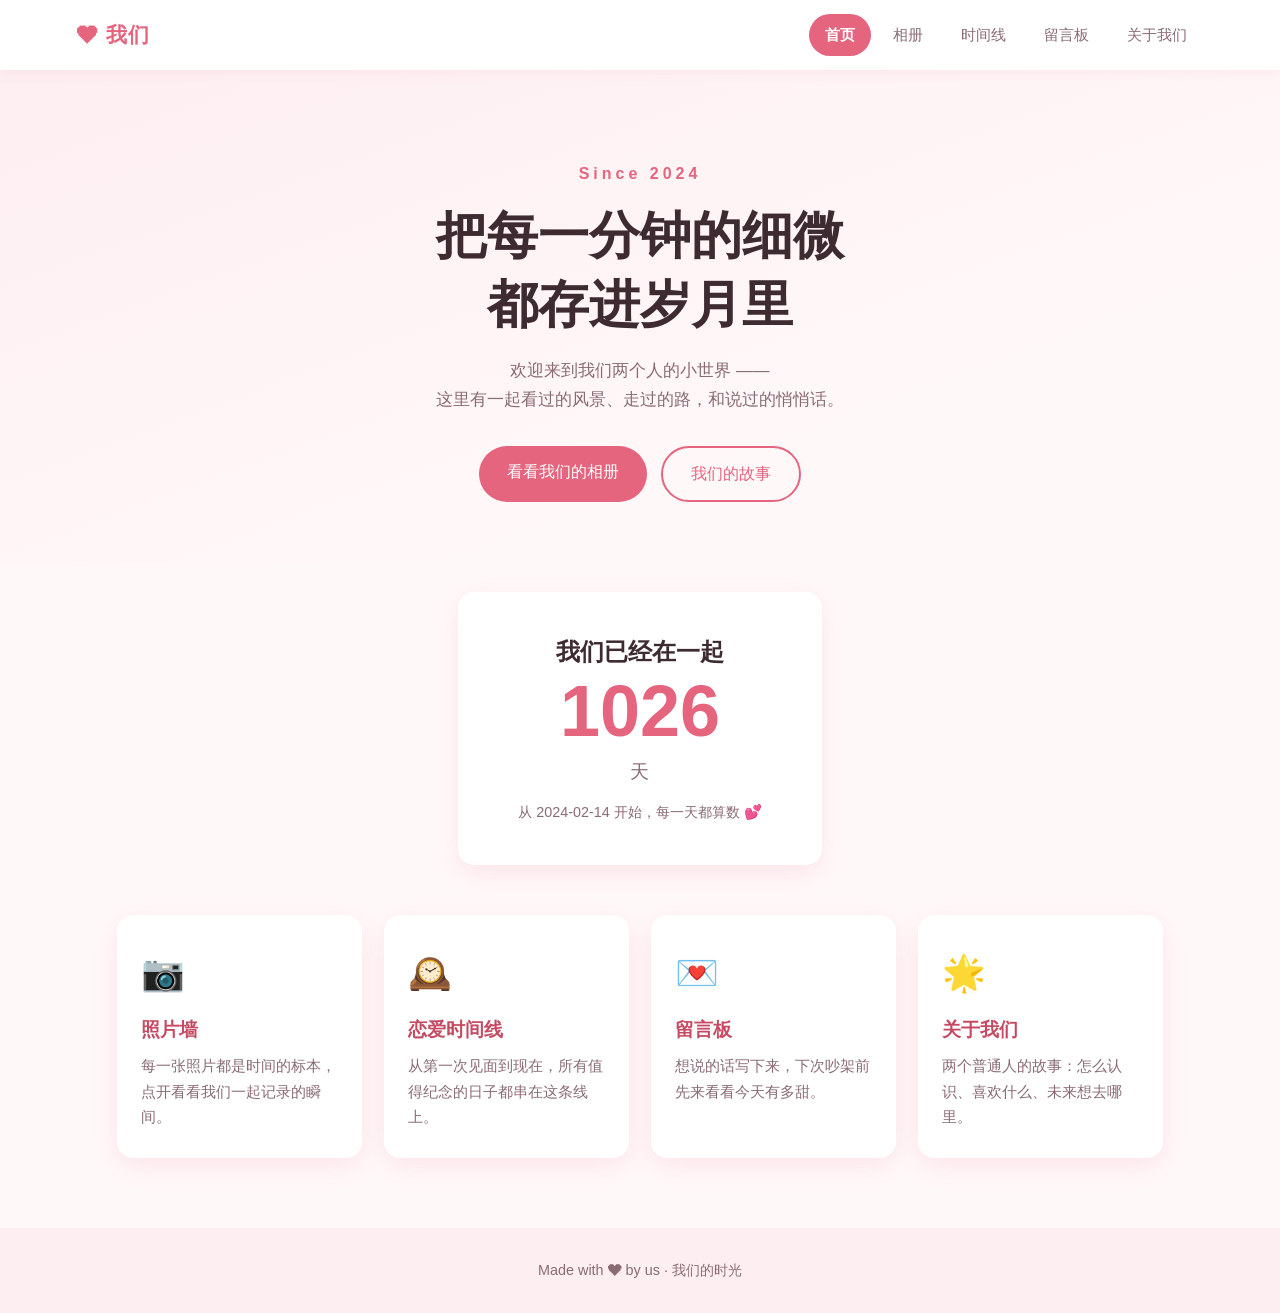
==== index.html @ 5012aa72 "init: 情侣生活展示网页" ====
<!DOCTYPE html>
<html lang="zh-CN">
<head>
  <meta charset="UTF-8">
  <meta name="viewport" content="width=device-width, initial-scale=1.0">
  <title>我们的时光 · 首页</title>
  <link rel="stylesheet" href="css/style.css">
</head>
<body>
  <nav class="navbar">
    <a href="index.html" class="logo">❤ 我们</a>
    <ul class="nav-links">
      <li><a href="index.html" class="active">首页</a></li>
      <li><a href="gallery.html">相册</a></li>
      <li><a href="timeline.html">时间线</a></li>
      <li><a href="messages.html">留言板</a></li>
      <li><a href="about.html">关于我们</a></li>
    </ul>
  </nav>

  <header class="hero">
    <p class="hero-sub">Since 2024</p>
    <h1>把每一分钟的细微<br>都存进岁月里</h1>
    <p class="hero-text">欢迎来到我们两个人的小世界 ——<br>这里有一起看过的风景、走过的路，和说过的悄悄话。</p>
    <div class="hero-actions">
      <a href="gallery.html" class="btn btn-primary">看看我们的相册</a>
      <a href="timeline.html" class="btn btn-ghost">我们的故事</a>
    </div>
  </header>

  <section class="counter-section">
    <div class="counter-card">
      <h2>我们已经在一起</h2>
      <div class="counter-number" id="love-days">--</div>
      <p class="counter-unit">天</p>
      <p class="counter-note">从 2024-02-14 开始，每一天都算数 💕</p>
    </div>
  </section>

  <section class="cards">
    <a href="gallery.html" class="card">
      <span class="card-icon">📷</span>
      <h3>照片墙</h3>
      <p>每一张照片都是时间的标本，点开看看我们一起记录的瞬间。</p>
    </a>
    <a href="timeline.html" class="card">
      <span class="card-icon">🕰️</span>
      <h3>恋爱时间线</h3>
      <p>从第一次见面到现在，所有值得纪念的日子都串在这条线上。</p>
    </a>
    <a href="messages.html" class="card">
      <span class="card-icon">💌</span>
      <h3>留言板</h3>
      <p>想说的话写下来，下次吵架前先来看看今天有多甜。</p>
    </a>
    <a href="about.html" class="card">
      <span class="card-icon">🌟</span>
      <h3>关于我们</h3>
      <p>两个普通人的故事：怎么认识、喜欢什么、未来想去哪里。</p>
    </a>
  </section>

  <footer class="footer">
    <p>Made with ❤ by us · 我们的时光</p>
  </footer>

  <script src="js/main.js"></script>
</body>
</html>
---- css/style.css ----
/* ============ 我们的时光 - 全站样式 ============ */
:root {
  --primary: #e5647e;
  --primary-dark: #c74a63;
  --primary-light: #fdeef1;
  --bg: #fff8f9;
  --text: #3d2b31;
  --text-soft: #8a6b74;
  --card-bg: #ffffff;
  --shadow: 0 8px 24px rgba(229, 100, 126, 0.12);
  --radius: 16px;
}

* { margin: 0; padding: 0; box-sizing: border-box; }

body {
  font-family: "PingFang SC", "Microsoft YaHei", "Noto Sans SC", sans-serif;
  background: var(--bg);
  color: var(--text);
  line-height: 1.7;
}

/* ---------- 导航栏 ---------- */
.navbar {
  display: flex;
  align-items: center;
  justify-content: space-between;
  padding: 14px 6vw;
  background: rgba(255, 255, 255, 0.92);
  backdrop-filter: blur(8px);
  position: sticky;
  top: 0;
  z-index: 100;
  box-shadow: 0 2px 12px rgba(229, 100, 126, 0.08);
}
.logo {
  font-size: 1.3rem;
  font-weight: 700;
  color: var(--primary);
  text-decoration: none;
  letter-spacing: 1px;
}
.nav-links {
  display: flex;
  list-style: none;
  gap: 6px;
  flex-wrap: wrap;
}
.nav-links a {
  display: block;
  padding: 8px 16px;
  border-radius: 999px;
  color: var(--text-soft);
  text-decoration: none;
  font-size: 0.95rem;
  transition: all 0.25s;
}
.nav-links a:hover { color: var(--primary); background: var(--primary-light); }
.nav-links a.active {
  color: #fff;
  background: var(--primary);
  font-weight: 600;
}

/* ---------- 首页 Hero ---------- */
.hero {
  text-align: center;
  padding: 90px 6vw 60px;
  background: linear-gradient(160deg, var(--primary-light) 0%, var(--bg) 70%);
}
.hero-sub {
  color: var(--primary);
  font-weight: 600;
  letter-spacing: 4px;
  margin-bottom: 14px;
}
.hero h1 {
  font-size: clamp(1.9rem, 5vw, 3.2rem);
  line-height: 1.35;
  margin-bottom: 18px;
}
.hero-text {
  color: var(--text-soft);
  font-size: 1.05rem;
  margin-bottom: 32px;
}
.hero-actions { display: flex; gap: 14px; justify-content: center; flex-wrap: wrap; }

.btn {
  display: inline-block;
  padding: 12px 28px;
  border-radius: 999px;
  text-decoration: none;
  font-size: 1rem;
  border: none;
  cursor: pointer;
  transition: all 0.25s;
}
.btn-primary { background: var(--primary); color: #fff; }
.btn-primary:hover { background: var(--primary-dark); transform: translateY(-2px); }
.btn-ghost { background: transparent; color: var(--primary); border: 2px solid var(--primary); }
.btn-ghost:hover { background: var(--primary-light); }

/* ---------- 在一起天数 ---------- */
.counter-section { padding: 30px 6vw 10px; display: flex; justify-content: center; }
.counter-card {
  text-align: center;
  background: var(--card-bg);
  border-radius: var(--radius);
  box-shadow: var(--shadow);
  padding: 40px 60px;
}
.counter-number {
  font-size: clamp(2.6rem, 8vw, 4.5rem);
  font-weight: 800;
  color: var(--primary);
  line-height: 1.1;
}
.counter-unit { font-size: 1.2rem; color: var(--text-soft); margin-top: 4px; }
.counter-note { margin-top: 12px; color: var(--text-soft); font-size: 0.9rem; }

/* ---------- 快捷卡片 ---------- */
.cards {
  display: grid;
  grid-template-columns: repeat(auto-fit, minmax(240px, 1fr));
  gap: 22px;
  padding: 40px 6vw 70px;
  max-width: 1200px;
  margin: 0 auto;
}
.card {
  background: var(--card-bg);
  border-radius: var(--radius);
  box-shadow: var(--shadow);
  padding: 28px 24px;
  text-decoration: none;
  color: var(--text);
  transition: transform 0.25s, box-shadow 0.25s;
}
.card:hover {
  transform: translateY(-6px);
  box-shadow: 0 14px 32px rgba(229, 100, 126, 0.2);
}
.card-icon { font-size: 2.2rem; }
.card h3 { margin: 12px 0 8px; color: var(--primary-dark); }
.card p { color: var(--text-soft); font-size: 0.93rem; }

/* ---------- 内页通用 ---------- */
.page { max-width: 1000px; margin: 0 auto; padding: 50px 6vw 70px; }
.page-title { color: var(--primary-dark); margin-bottom: 10px; }
.page-desc { color: var(--text-soft); margin-bottom: 36px; }
.page-desc code {
  background: var(--primary-light);
  padding: 2px 8px;
  border-radius: 6px;
  color: var(--primary-dark);
}

/* ---------- 相册 ---------- */
.gallery-grid {
  display: grid;
  grid-template-columns: repeat(auto-fill, minmax(260px, 1fr));
  gap: 20px;
}
.photo {
  border-radius: var(--radius);
  overflow: hidden;
  background: var(--card-bg);
  box-shadow: var(--shadow);
  cursor: pointer;
  transition: transform 0.25s;
}
.photo:hover { transform: scale(1.03); }
.photo img, .photo-placeholder {
  width: 100%;
  aspect-ratio: 4 / 3;
  object-fit: cover;
  display: flex;
  align-items: center;
  justify-content: center;
  font-size: 3.4rem;
}
.ph-1 { background: linear-gradient(135deg, #a8dcf0, #6db8dd); }
.ph-2 { background: linear-gradient(135deg, #f6d6b8, #e8ab7d); }
.ph-3 { background: linear-gradient(135deg, #f7c5d5, #ef93ab); }
.ph-4 { background: linear-gradient(135deg, #cfe3c0, #9cc187); }
.ph-5 { background: linear-gradient(135deg, #fde3c8, #f7b98a); }
.ph-6 { background: linear-gradient(135deg, #f4cf9e, #e5a95e); }
.photo figcaption {
  padding: 12px 16px;
  font-size: 0.92rem;
  color: var(--text-soft);
}

/* 点击放大 */
.lightbox {
  display: none;
  position: fixed;
  inset: 0;
  background: rgba(30, 15, 20, 0.85);
  z-index: 200;
  align-items: center;
  justify-content: center;
  flex-direction: column;
  cursor: pointer;
}
.lightbox.show { display: flex; }
.lightbox-content { text-align: center; max-width: 86vw; }
.lightbox-img {
  width: min(760px, 84vw);
  aspect-ratio: 4 / 3;
  border-radius: 12px;
  background: #fff;
  display: flex;
  align-items: center;
  justify-content: center;
  font-size: 4rem;
  overflow: hidden;
}
.lightbox-img img { width: 100%; height: 100%; object-fit: contain; }
.lightbox-content p { color: #fff; margin-top: 16px; font-size: 1.05rem; }

/* ---------- 时间线 ---------- */
.timeline { position: relative; padding-left: 32px; }
.timeline::before {
  content: "";
  position: absolute;
  left: 10px;
  top: 0;
  bottom: 0;
  width: 3px;
  background: linear-gradient(var(--primary), var(--primary-light));
  border-radius: 3px;
}
.tl-item { position: relative; margin-bottom: 30px; }
.tl-item::before {
  content: "❤";
  position: absolute;
  left: -32px;
  top: 4px;
  color: var(--primary);
  background: var(--bg);
  font-size: 1rem;
}
.tl-date { color: var(--primary); font-weight: 700; margin-bottom: 8px; letter-spacing: 1px; }
.tl-card {
  background: var(--card-bg);
  border-radius: var(--radius);
  box-shadow: var(--shadow);
  padding: 20px 24px;
}
.tl-card h3 { margin-bottom: 6px; }
.tl-card p { color: var(--text-soft); font-size: 0.96rem; }
.tl-future .tl-card { border: 2px dashed var(--primary); box-shadow: none; }

/* ---------- 留言板 ---------- */
.msg-form {
  background: var(--card-bg);
  border-radius: var(--radius);
  box-shadow: var(--shadow);
  padding: 24px;
  display: flex;
  flex-direction: column;
  gap: 14px;
  margin-bottom: 40px;
}
.msg-form input, .msg-form textarea {
  padding: 12px 16px;
  border: 2px solid var(--primary-light);
  border-radius: 10px;
  font-size: 1rem;
  font-family: inherit;
  outline: none;
  resize: vertical;
  transition: border-color 0.25s;
}
.msg-form input:focus, .msg-form textarea:focus { border-color: var(--primary); }
.msg-form .btn { align-self: flex-start; }

.msg-list { display: flex; flex-direction: column; gap: 16px; }
.msg-item {
  background: var(--card-bg);
  border-radius: var(--radius);
  box-shadow: var(--shadow);
  padding: 18px 22px;
  position: relative;
  animation: pop 0.3s ease;
}
@keyframes pop { from { opacity: 0; transform: translateY(8px); } to { opacity: 1; transform: none; } }
.msg-head { display: flex; justify-content: space-between; margin-bottom: 6px; }
.msg-name { font-weight: 700; color: var(--primary-dark); }
.msg-time { font-size: 0.82rem; color: var(--text-soft); }
.msg-body { color: var(--text); font-size: 0.98rem; white-space: pre-wrap; }
.msg-del {
  position: absolute;
  top: 10px;
  right: 14px;
  border: none;
  background: none;
  color: var(--text-soft);
  cursor: pointer;
  font-size: 0.9rem;
}
.msg-del:hover { color: var(--primary-dark); }

/* ---------- 关于我们 ---------- */
.about-grid {
  display: grid;
  grid-template-columns: repeat(auto-fit, minmax(260px, 1fr));
  gap: 22px;
  margin-bottom: 40px;
}
.about-card {
  background: var(--card-bg);
  border-radius: var(--radius);
  box-shadow: var(--shadow);
  padding: 30px 26px;
  text-align: center;
}
.avatar {
  width: 84px;
  height: 84px;
  border-radius: 50%;
  background: var(--primary-light);
  display: flex;
  align-items: center;
  justify-content: center;
  font-size: 2.4rem;
  margin: 0 auto 16px;
}
.avatar.heart { background: linear-gradient(135deg, #f7c5d5, #ef93ab); }
.about-card h2 { color: var(--primary-dark); margin-bottom: 4px; }
.about-role { color: var(--text-soft); font-size: 0.9rem; margin-bottom: 16px; }
.about-card ul { list-style: none; text-align: left; font-size: 0.94rem; color: var(--text-soft); }
.about-card li { padding: 7px 0; border-bottom: 1px dashed var(--primary-light); }
.about-card li:last-child { border-bottom: none; }

.quote {
  text-align: center;
  color: var(--text-soft);
  font-size: 1.05rem;
  padding: 26px 20px;
  border-top: 2px solid var(--primary-light);
  border-bottom: 2px solid var(--primary-light);
  font-style: italic;
}

/* ---------- 页脚 ---------- */
.footer {
  text-align: center;
  padding: 30px 6vw;
  color: var(--text-soft);
  font-size: 0.9rem;
  background: var(--primary-light);
}

/* ---------- 移动端 ---------- */
@media (max-width: 640px) {
  .navbar { flex-direction: column; gap: 8px; }
  .nav-links { justify-content: center; }
  .hero { padding: 60px 6vw 40px; }
  .counter-card { padding: 30px 30px; width: 100%; }
}
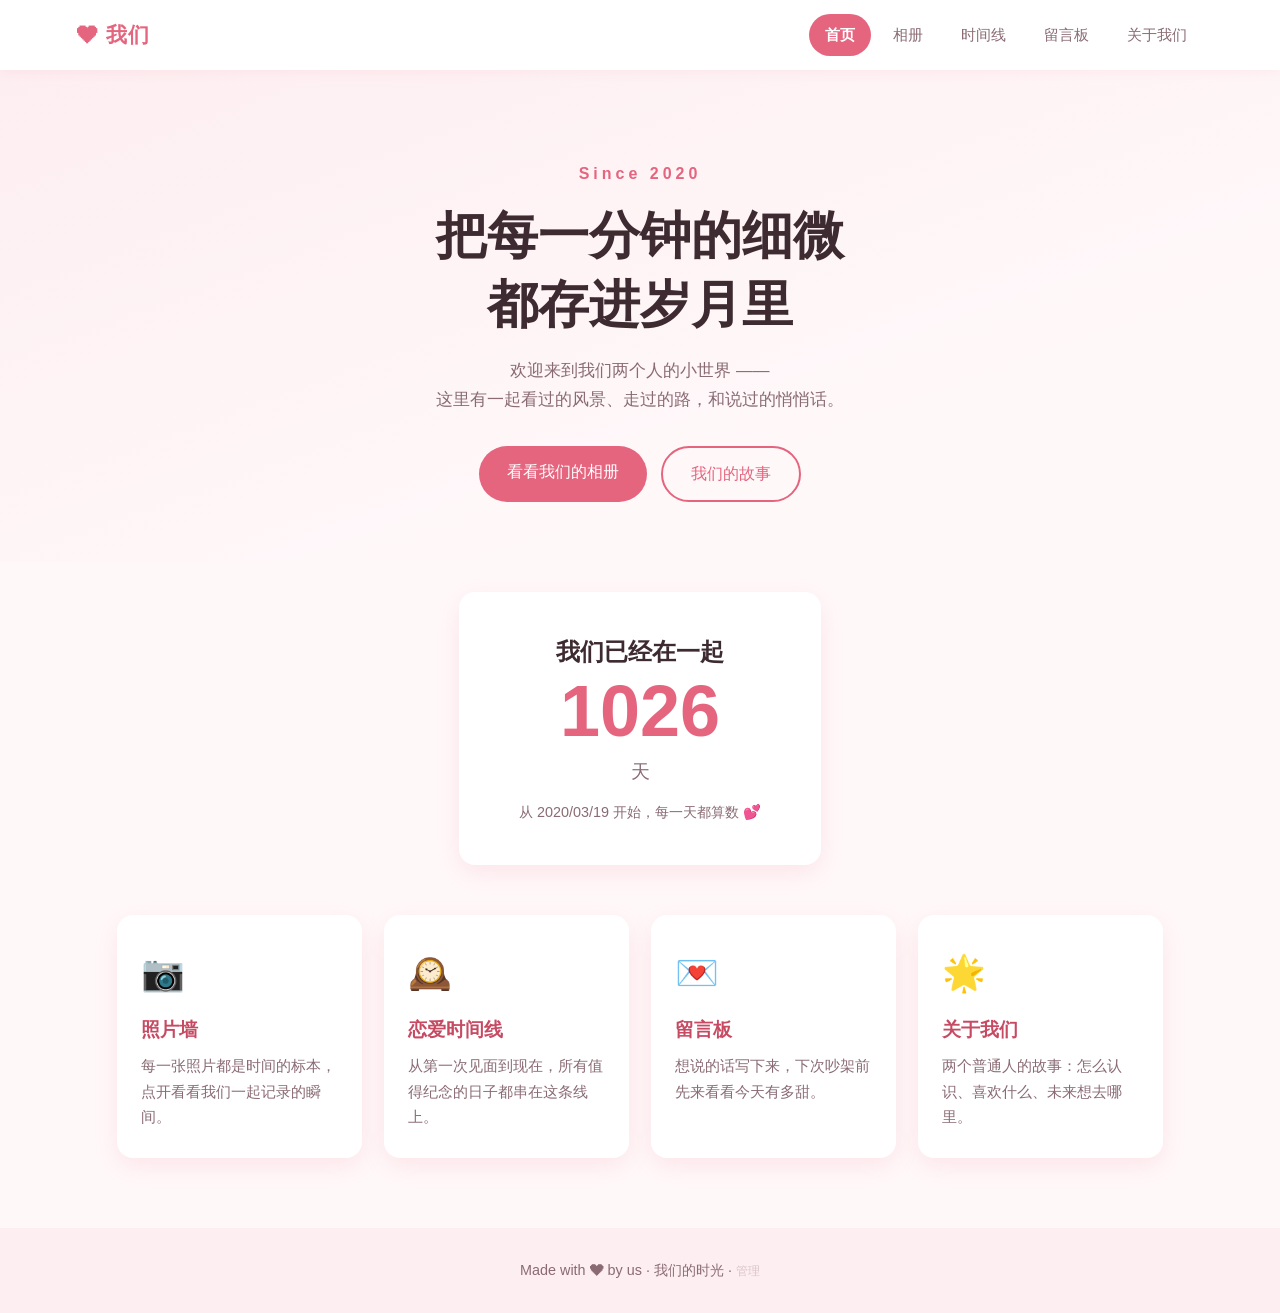
==== commit 5495e55f: "Update date references in index.html" ====
--- a/index.html
+++ b/index.html
@@ -19,7 +19,7 @@
   </nav>
 
   <header class="hero">
-    <p class="hero-sub">Since 2024</p>
+    <p class="hero-sub">Since 2020</p>
     <h1>把每一分钟的细微<br>都存进岁月里</h1>
     <p class="hero-text">欢迎来到我们两个人的小世界 ——<br>这里有一起看过的风景、走过的路，和说过的悄悄话。</p>
     <div class="hero-actions">
@@ -33,7 +33,7 @@
       <h2>我们已经在一起</h2>
       <div class="counter-number" id="love-days">--</div>
       <p class="counter-unit">天</p>
-      <p class="counter-note">从 2024-02-14 开始，每一天都算数 💕</p>
+      <p class="counter-note">从 2020/03/19 开始，每一天都算数 💕</p>
     </div>
   </section>
 
@@ -64,6 +64,7 @@
     <p>Made with ❤ by us · 我们的时光</p>
   </footer>
 
+  <script src="js/config.js"></script>
   <script src="js/main.js"></script>
 </body>
 </html>
--- a/css/style.css
+++ b/css/style.css
@@ -354,6 +354,16 @@
   background: var(--primary-light);
 }
 
+/* 页脚低调的管理入口 */
+.footer-admin {
+  font-size: 12px;
+  color: #b99aa3;
+  text-decoration: none;
+  opacity: 0.5;
+  transition: opacity 0.2s;
+}
+.footer-admin:hover { opacity: 1; color: var(--primary); }
+
 /* ---------- 移动端 ---------- */
 @media (max-width: 640px) {
   .navbar { flex-direction: column; gap: 8px; }
